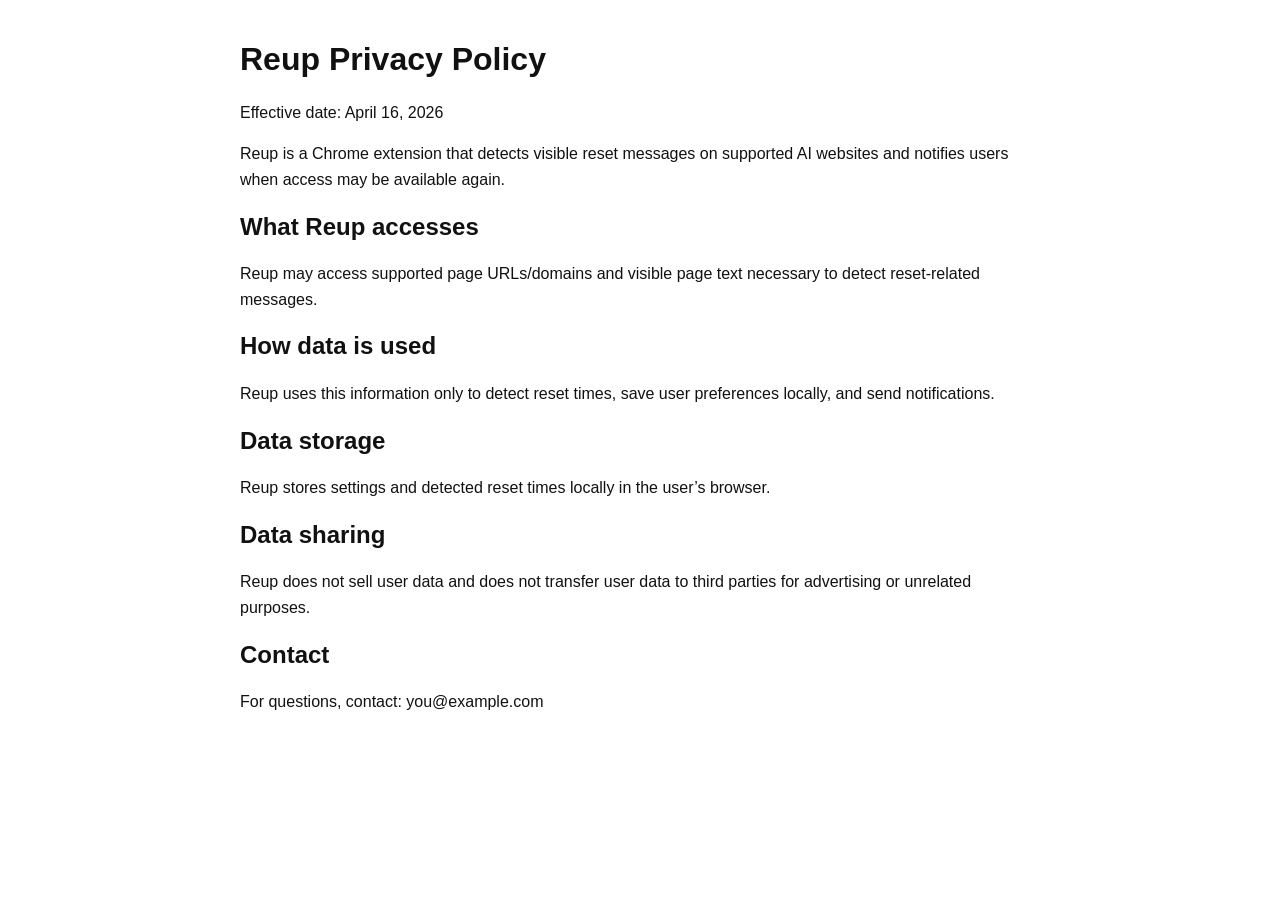
==== index.html @ e5663956 "Add initial Privacy Policy page in index.html" ====
<!doctype html>
<html lang="en">
<head>
  <meta charset="utf-8">
  <meta name="viewport" content="width=device-width, initial-scale=1">
  <title>Reup Privacy Policy</title>
  <style>
    body { font-family: Arial, sans-serif; max-width: 800px; margin: 40px auto; padding: 0 16px; line-height: 1.6; color: #111; }
    h1, h2 { line-height: 1.2; }
  </style>
</head>
<body>
  <h1>Reup Privacy Policy</h1>
  <p>Effective date: April 16, 2026</p>

  <p>Reup is a Chrome extension that detects visible reset messages on supported AI websites and notifies users when access may be available again.</p>

  <h2>What Reup accesses</h2>
  <p>Reup may access supported page URLs/domains and visible page text necessary to detect reset-related messages.</p>

  <h2>How data is used</h2>
  <p>Reup uses this information only to detect reset times, save user preferences locally, and send notifications.</p>

  <h2>Data storage</h2>
  <p>Reup stores settings and detected reset times locally in the user’s browser.</p>

  <h2>Data sharing</h2>
  <p>Reup does not sell user data and does not transfer user data to third parties for advertising or unrelated purposes.</p>

  <h2>Contact</h2>
  <p>For questions, contact: you@example.com</p>
</body>
</html>
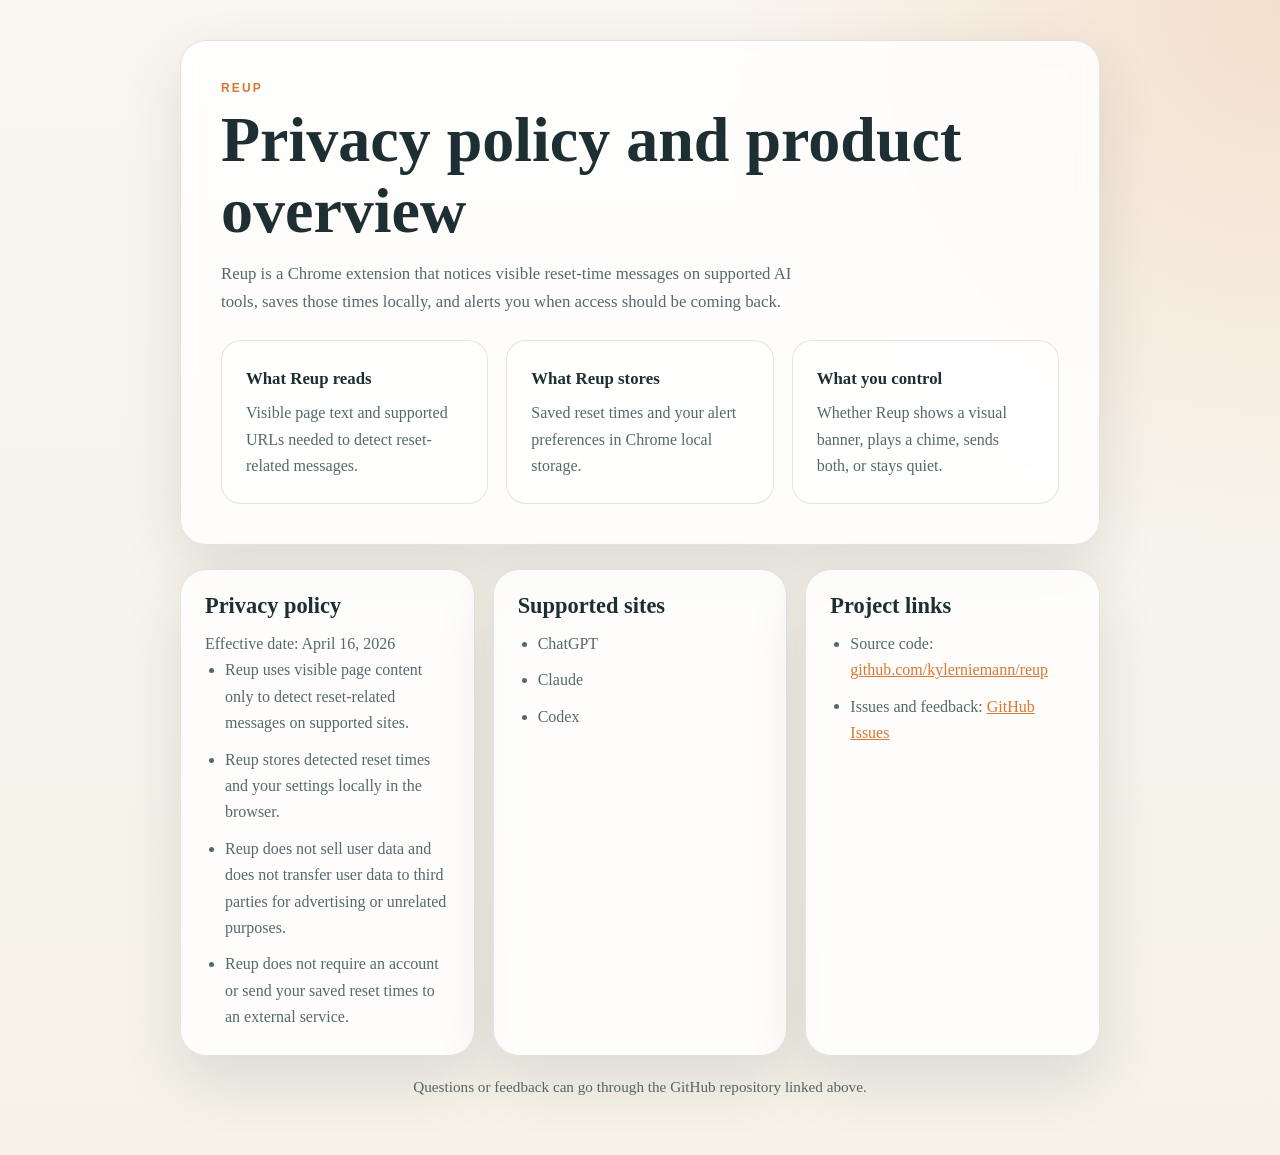
==== commit 987eff2c: "Add configurable alert controls and refresh docs" ====
--- a/index.html
+++ b/index.html
@@ -3,31 +3,191 @@
 <head>
   <meta charset="utf-8">
   <meta name="viewport" content="width=device-width, initial-scale=1">
-  <title>Reup Privacy Policy</title>
+  <title>Reup | Privacy Policy</title>
+  <meta name="description" content="Reup is a Chrome extension that tracks visible reset times on supported AI tools and alerts you when access should return.">
   <style>
-    body { font-family: Arial, sans-serif; max-width: 800px; margin: 40px auto; padding: 0 16px; line-height: 1.6; color: #111; }
-    h1, h2 { line-height: 1.2; }
+    :root {
+      --bg: #f6f2e8;
+      --paper: rgba(255, 255, 255, 0.82);
+      --ink: #1d2f32;
+      --muted: #54696c;
+      --accent: #d97732;
+      --line: rgba(29, 47, 50, 0.12);
+      --shadow: 0 24px 60px rgba(34, 40, 43, 0.12);
+    }
+
+    * {
+      box-sizing: border-box;
+    }
+
+    body {
+      margin: 0;
+      font: 16px/1.65 Georgia, "Times New Roman", serif;
+      color: var(--ink);
+      background:
+        radial-gradient(circle at top right, rgba(217, 119, 50, 0.18), transparent 32%),
+        linear-gradient(180deg, #f9f6ef 0%, var(--bg) 100%);
+    }
+
+    main {
+      width: min(920px, calc(100% - 32px));
+      margin: 40px auto 56px;
+    }
+
+    .hero,
+    .panel {
+      background: var(--paper);
+      border: 1px solid var(--line);
+      border-radius: 26px;
+      box-shadow: var(--shadow);
+      backdrop-filter: blur(10px);
+    }
+
+    .hero {
+      padding: 40px;
+      margin-bottom: 18px;
+    }
+
+    .eyebrow {
+      margin: 0 0 10px;
+      font: 700 12px/1.2 "Trebuchet MS", sans-serif;
+      letter-spacing: 0.18em;
+      text-transform: uppercase;
+      color: var(--accent);
+    }
+
+    h1,
+    h2 {
+      margin: 0;
+      line-height: 1.1;
+    }
+
+    h1 {
+      font-size: clamp(2.4rem, 5vw, 4rem);
+      margin-bottom: 14px;
+    }
+
+    h2 {
+      font-size: 1.4rem;
+      margin-bottom: 12px;
+    }
+
+    p {
+      margin: 0;
+    }
+
+    .lede {
+      max-width: 38rem;
+      color: var(--muted);
+      font-size: 1.05rem;
+    }
+
+    .heroGrid,
+    .panelGrid {
+      display: grid;
+      gap: 18px;
+      grid-template-columns: repeat(auto-fit, minmax(220px, 1fr));
+      margin-top: 24px;
+    }
+
+    .stat,
+    .panel {
+      padding: 24px;
+    }
+
+    .stat {
+      border-radius: 20px;
+      background: rgba(255, 255, 255, 0.58);
+      border: 1px solid var(--line);
+    }
+
+    .stat strong {
+      display: block;
+      margin-bottom: 8px;
+      font-size: 1.05rem;
+    }
+
+    .stat span,
+    .panel p,
+    li,
+    .footer {
+      color: var(--muted);
+    }
+
+    ul {
+      margin: 0;
+      padding-left: 20px;
+    }
+
+    li + li {
+      margin-top: 10px;
+    }
+
+    a {
+      color: var(--accent);
+    }
+
+    .footer {
+      margin-top: 18px;
+      text-align: center;
+      font-size: 0.95rem;
+    }
   </style>
 </head>
 <body>
-  <h1>Reup Privacy Policy</h1>
-  <p>Effective date: April 16, 2026</p>
+  <main>
+    <section class="hero">
+      <p class="eyebrow">Reup</p>
+      <h1>Privacy policy and product overview</h1>
+      <p class="lede">Reup is a Chrome extension that notices visible reset-time messages on supported AI tools, saves those times locally, and alerts you when access should be coming back.</p>
 
-  <p>Reup is a Chrome extension that detects visible reset messages on supported AI websites and notifies users when access may be available again.</p>
+      <div class="heroGrid">
+        <div class="stat">
+          <strong>What Reup reads</strong>
+          <span>Visible page text and supported URLs needed to detect reset-related messages.</span>
+        </div>
+        <div class="stat">
+          <strong>What Reup stores</strong>
+          <span>Saved reset times and your alert preferences in Chrome local storage.</span>
+        </div>
+        <div class="stat">
+          <strong>What you control</strong>
+          <span>Whether Reup shows a visual banner, plays a chime, sends both, or stays quiet.</span>
+        </div>
+      </div>
+    </section>
 
-  <h2>What Reup accesses</h2>
-  <p>Reup may access supported page URLs/domains and visible page text necessary to detect reset-related messages.</p>
+    <div class="panelGrid">
+      <section class="panel">
+        <h2>Privacy policy</h2>
+        <p>Effective date: April 16, 2026</p>
+        <ul>
+          <li>Reup uses visible page content only to detect reset-related messages on supported sites.</li>
+          <li>Reup stores detected reset times and your settings locally in the browser.</li>
+          <li>Reup does not sell user data and does not transfer user data to third parties for advertising or unrelated purposes.</li>
+          <li>Reup does not require an account or send your saved reset times to an external service.</li>
+        </ul>
+      </section>
 
-  <h2>How data is used</h2>
-  <p>Reup uses this information only to detect reset times, save user preferences locally, and send notifications.</p>
+      <section class="panel">
+        <h2>Supported sites</h2>
+        <ul>
+          <li>ChatGPT</li>
+          <li>Claude</li>
+          <li>Codex</li>
+        </ul>
+      </section>
 
-  <h2>Data storage</h2>
-  <p>Reup stores settings and detected reset times locally in the user’s browser.</p>
+      <section class="panel">
+        <h2>Project links</h2>
+        <ul>
+          <li>Source code: <a href="https://github.com/kylerniemann/reup">github.com/kylerniemann/reup</a></li>
+          <li>Issues and feedback: <a href="https://github.com/kylerniemann/reup/issues">GitHub Issues</a></li>
+        </ul>
+      </section>
+    </div>
 
-  <h2>Data sharing</h2>
-  <p>Reup does not sell user data and does not transfer user data to third parties for advertising or unrelated purposes.</p>
-
-  <h2>Contact</h2>
-  <p>For questions, contact: you@example.com</p>
+    <p class="footer">Questions or feedback can go through the GitHub repository linked above.</p>
+  </main>
 </body>
 </html>
